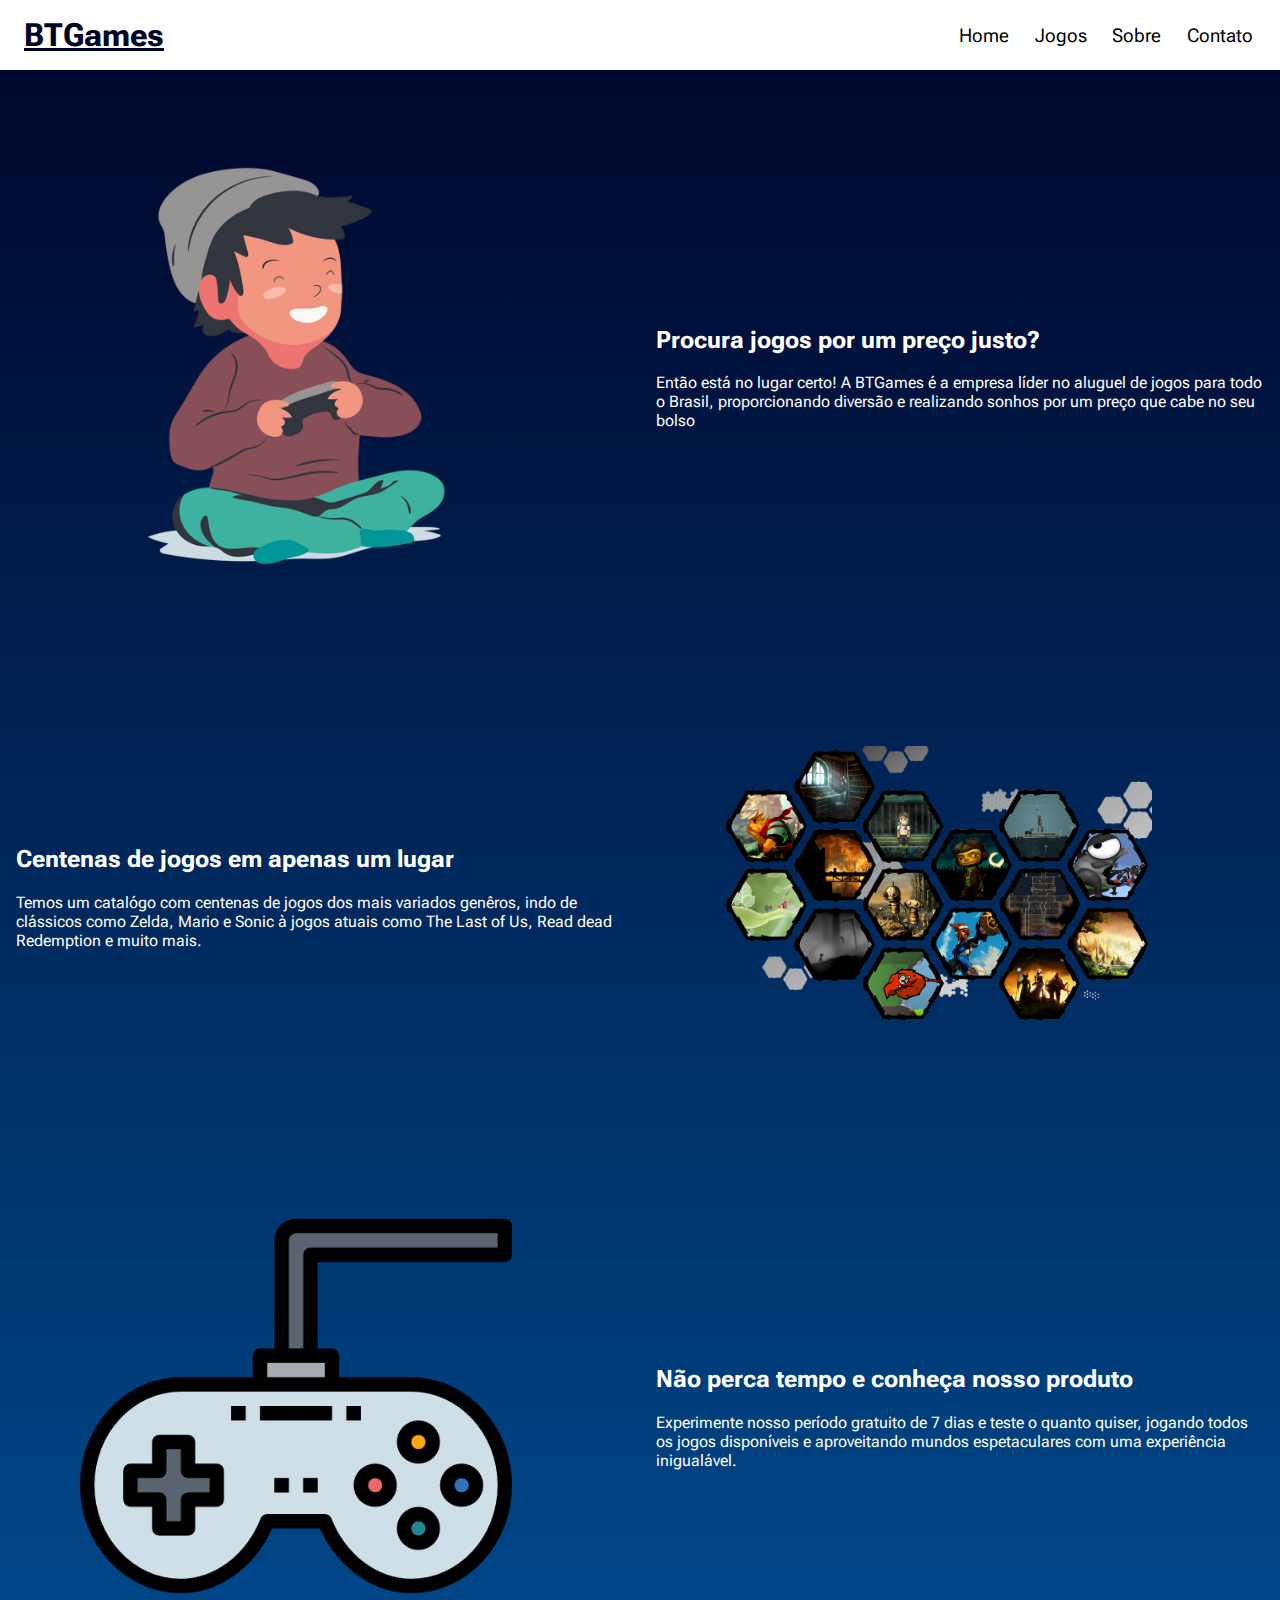
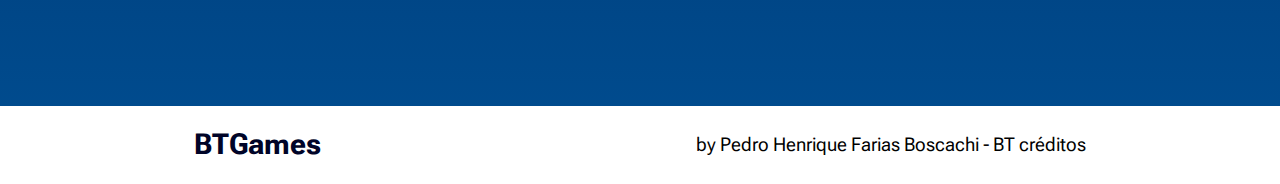
==== index.html @ 44e16a71 "página sobre e responsividade feita" ====
<!DOCTYPE html>
<html lang="en">

<head>
    <meta charset="UTF-8">
    <meta http-equiv="X-UA-Compatible" content="IE=edge">
    <meta name="viewport" content="width=device-width, initial-scale=1.0">
    <title>BTGames</title>

    <link rel="preconnect" href="https://fonts.googleapis.com">
    <link rel="preconnect" href="https://fonts.gstatic.com" crossorigin>
    <link href="https://fonts.googleapis.com/css2?family=Roboto+Flex:opsz,wght@8..144,100;8..144,700&display=swap"
        rel="stylesheet">


    <link rel="stylesheet" href="css/reset.css">
    <link rel="stylesheet" href="css/style.css">
</head>

<body>

    <div class="container">

        <header class="header">
            <a href="#" class="logo-link">
                <h1 class="logo">BTGames</h1>
            </a>
            <nav>
                <ul>
                    <li><a href="index.html">Home</a></li>
                    <li><a href="jogos.html">Jogos</a></li>
                    <li><a href="sobre.html">Sobre</a></li>
                    <li><a href="contato.html">Contato</a></li>
                </ul>
            </nav>
        </header>


        <main class="content">

            <div class="image image-1">
                <img src="images/jogando.png" alt="garoto jogando video-game">
            </div>
            <div class="text text-1">
                <h2>Procura jogos por um preço justo?</h2>
                <p>Então está no lugar certo! A BTGames é a empresa líder no aluguel de jogos para todo o Brasil,
                    proporcionando diversão e realizando sonhos por um preço que cabe no seu bolso</p>
            </div>


            <div class="text text-2">
                <h2>Centenas de jogos em apenas um lugar</h2>
                <p>Temos um catalógo com centenas de jogos dos mais variados genêros, indo de clássicos como Zelda,
                    Mario e
                    Sonic à jogos atuais como The Last of Us, Read dead Redemption e muito mais.</p>
            </div>

            <div class="image image-2">
                <img src="images/jogos.png" alt="">
            </div>


            <div class="image image-3">
                <img src="images/controle.png" alt="">
            </div>

            <div class="text text-3">
                <h2>Não perca tempo e conheça nosso produto</h2>
                <p>Experimente nosso período gratuito de 7 dias e teste o quanto quiser, jogando todos os jogos
                    disponíveis
                    e aproveitando mundos espetaculares com uma experiência inigualável.</p>
            </div>
        </main>

        <footer class="footer">
            <div class="footer-container">
                <h2 class="footer-logo">BTGames</h2>
                <p>by Pedro Henrique Farias Boscachi - BT créditos</p>
            </div>
        </footer>
    </div>
</body>

</html>
---- css/style.css ----
img {
    width: 90%;
}

/* GRID */
.container {
    display: grid;
    grid-template-columns: minmax(160px, 1fr) 1fr;
    grid-template-areas:
        "header header"
        "content content"
        "footer footer";
    background: linear-gradient(#000428, #004e92);
}

/* HEADER */
.header {
    grid-area: header;
    background: white;
    display: grid;
    grid-template-columns: 1fr auto;
    align-items: center;
    padding: 1rem 1.5rem;
    transform: 0.2s;
}

.logo-link {
    text-decoration: underline;
    color: #000428;
}

.header nav ul {
    display: flex;
    flex-wrap: wrap;
}

.header nav a {
    display: block;
    color: black;
    font-size: 1.2rem;
    position: relative;
    padding: 0 .2rem;
}

.header li + li {
    margin-left: 1.2rem;
}

.logo {
    color: #000428;
}

header a:after {
    content: "";
    position: absolute;
    background-color: #004e92;
    height: 3px;
    width: 0;
    left: 0;
    bottom: -10px;
    transition: 0.3s;
}

nav > ul > li a:hover:after {
    width: 100%;
}

/* MAIN */
.content {
    grid-area: content;
    color: white;
    margin: 0 auto;
    display: grid;
    grid-template-columns: 1fr 1fr;
    align-items: center;
}

.image {
    padding: 5rem;
}

.text {
    padding: 1rem ;
}

/* FOOTER */
.footer {
    grid-area: footer;
    background: white;
    padding: .4rem;
    text-align: center;
    font-size: 1.2rem;
    line-height: 1.1rem;
    letter-spacing: 1.1;
}

.footer-container {
    display: flex;
    justify-content: space-around;
    align-items: center;
}

.footer-logo {
    color: #000428;
}

@media screen and (max-width: 580px) {
    html {
        overflow-x: hidden;
    }
    img {
        width: 75%;
    }
    .header nav ul {
        padding: .5rem;
    }
    .container {
        grid-template-areas:
        "header"
        "content"
        "footer";
        grid-template-columns: 100vw;
        width: 100vw;
    }
    .content {
        width: 100%;
        display: flex;
        flex-wrap: wrap;
    }
    .text-1 {
        order: 2;
    }
    .text-4 {
        order: 4;
    }
    .text-3 {
        order: 5;
    }
    .image-1 {
        order: 1;
    }
    .image-2 {
        order: 3;
    }
    .image-3 {
        order: 6;
    }
    
    .image {
        display: flex;
        align-self: center;
        justify-content: center;
        width: 100%;
    }
    .text {
        display: flex;
        flex-wrap: wrap;
        width: 90%;
    }
    .text h2 {
        text-align: center;
        padding: .5rem;
        width: 90%;
        display: flex;
        justify-content: center;
    }
    .text p  {
        display: flex;
        text-align: center;
        width: 100%;
        padding: .5rem;
    }
    .footer {
        font-size: 1rem;
    }
    .footer-container {
        width: 100%;
        display: flex;
        flex-direction: column;
    }
}

@media screen and (max-width: 768px) {
    .container {
        grid-template-areas:
        "header"
        "content"
        "footer";
    }
}

@media screen and (max-width: 1024px) {
    .container {
        grid-template-areas:
        "header header"
        "content content"
        "footer footer";
    }
}
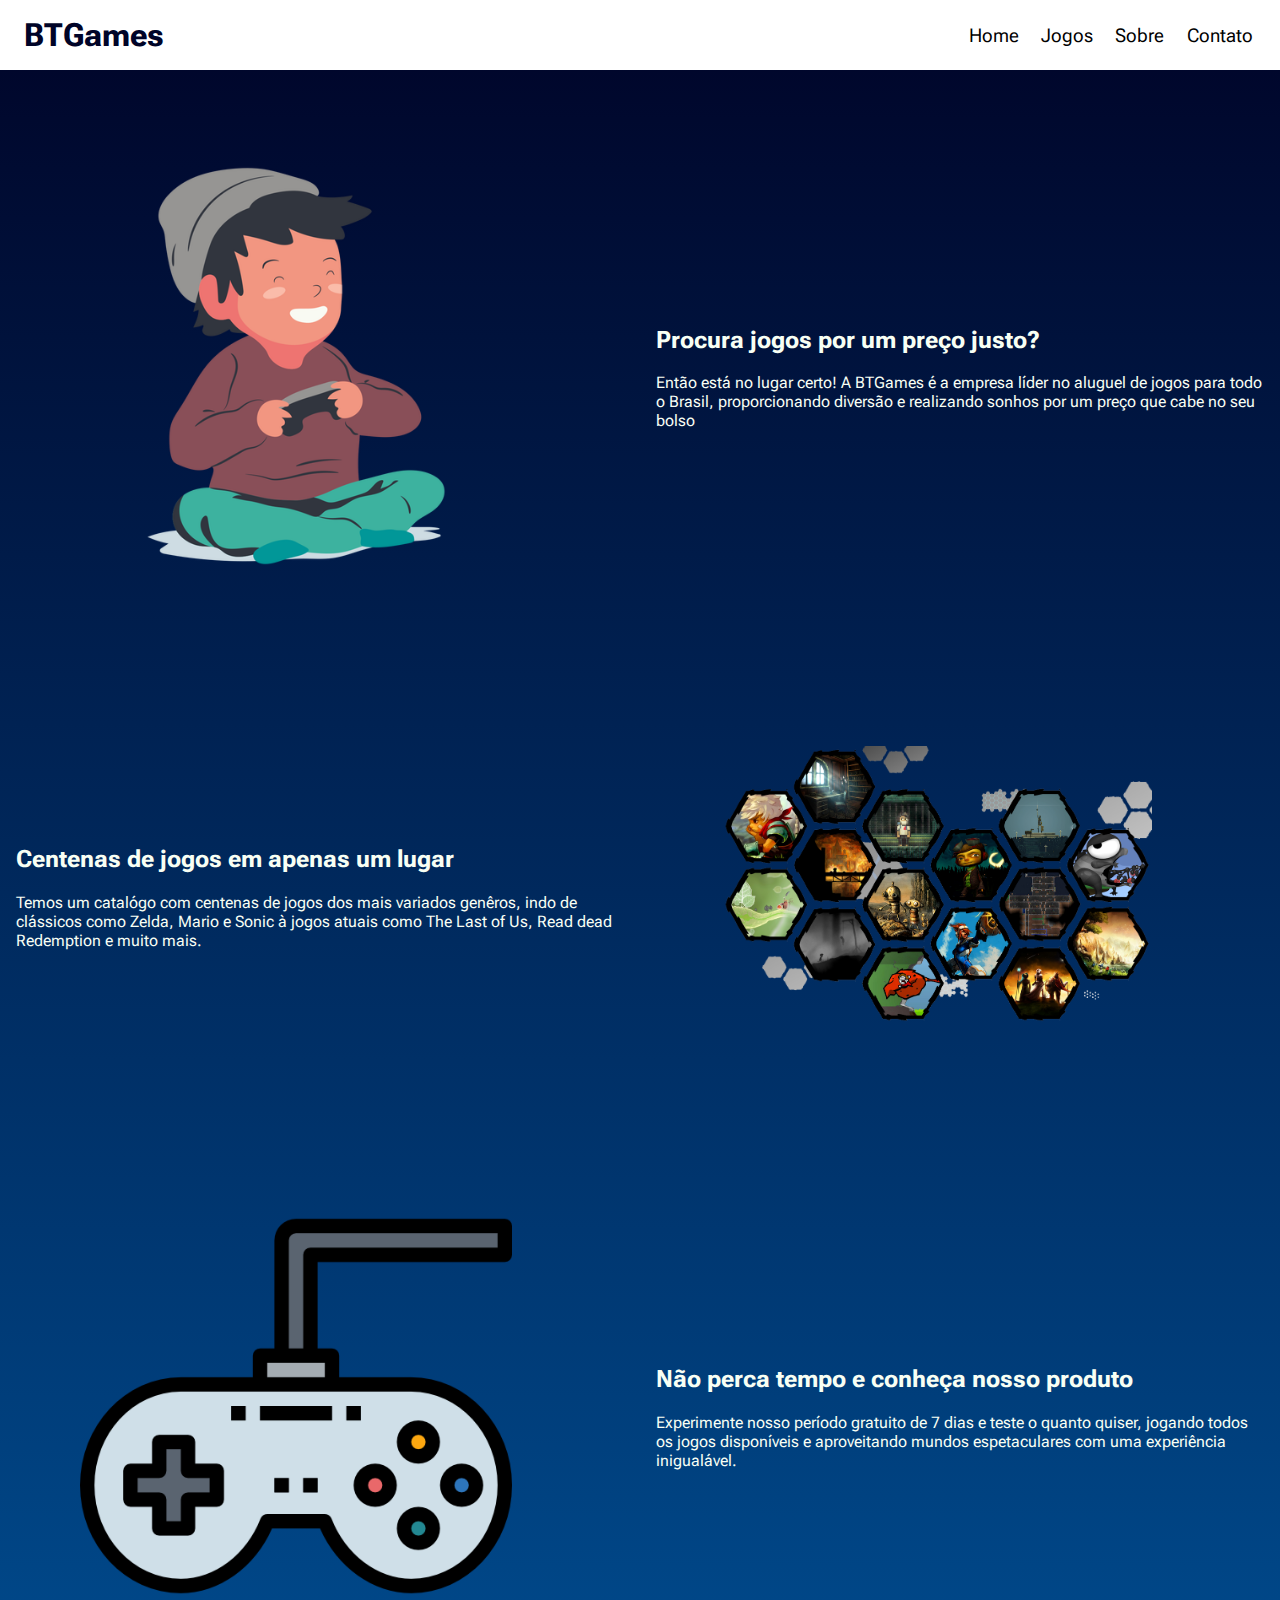
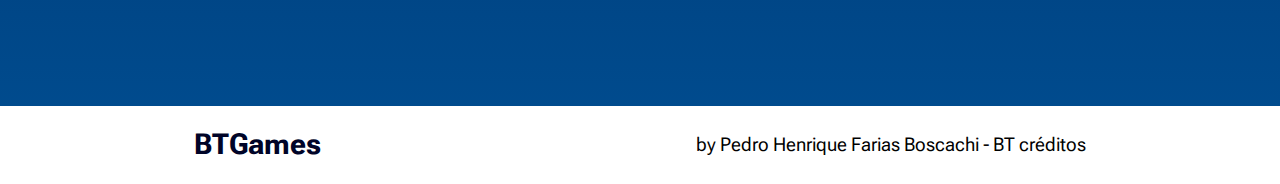
==== commit fc9d8616: "realizando melhoria no código" ====
--- a/index.html
+++ b/index.html
@@ -15,6 +15,7 @@
 
     <link rel="stylesheet" href="css/reset.css">
     <link rel="stylesheet" href="css/style.css">
+    <link rel="stylesheet" href="css/header.css">
 </head>
 
 <body>
@@ -25,8 +26,11 @@
             <a href="#" class="logo-link">
                 <h1 class="logo">BTGames</h1>
             </a>
-            <nav>
-                <ul>
+            <nav id="nav">
+                <button id="btn">
+                    <span class="hamburguer"></span>
+                </button>
+                <ul id="menu-header">
                     <li><a href="index.html">Home</a></li>
                     <li><a href="jogos.html">Jogos</a></li>
                     <li><a href="sobre.html">Sobre</a></li>
@@ -79,6 +83,8 @@
             </div>
         </footer>
     </div>
+
+    <script src="js/menu.js"></script>
 </body>
 
 </html>--- a/css/style.css
+++ b/css/style.css
@@ -13,62 +13,10 @@
     background: linear-gradient(#000428, #004e92);
 }
 
-/* HEADER */
-.header {
-    grid-area: header;
-    background: white;
-    display: grid;
-    grid-template-columns: 1fr auto;
-    align-items: center;
-    padding: 1rem 1.5rem;
-    transform: 0.2s;
-}
-
-.logo-link {
-    text-decoration: underline;
-    color: #000428;
-}
-
-.header nav ul {
-    display: flex;
-    flex-wrap: wrap;
-}
-
-.header nav a {
-    display: block;
-    color: black;
-    font-size: 1.2rem;
-    position: relative;
-    padding: 0 .2rem;
-}
-
-.header li + li {
-    margin-left: 1.2rem;
-}
-
-.logo {
-    color: #000428;
-}
-
-header a:after {
-    content: "";
-    position: absolute;
-    background-color: #004e92;
-    height: 3px;
-    width: 0;
-    left: 0;
-    bottom: -10px;
-    transition: 0.3s;
-}
-
-nav > ul > li a:hover:after {
-    width: 100%;
-}
-
 /* MAIN */
 .content {
     grid-area: content;
-    color: white;
+    color: #F8FFF4;
     margin: 0 auto;
     display: grid;
     grid-template-columns: 1fr 1fr;
@@ -104,15 +52,12 @@
     color: #000428;
 }
 
-@media screen and (max-width: 580px) {
+@media screen and (max-width: 600px) {
     html {
         overflow-x: hidden;
     }
     img {
-        width: 75%;
-    }
-    .header nav ul {
-        padding: .5rem;
+        width: 80%;
     }
     .container {
         grid-template-areas:
--- a/css/header.css
+++ b/css/header.css
@@ -0,0 +1,99 @@
+/* HEADER */
+.header {
+    grid-area: header;
+    background: white;
+    display: grid;
+    grid-template-columns: 1fr auto;
+    align-items: center;
+    padding: 1rem 1.5rem;
+    transform: 0.2s;
+}
+
+#menu-header {
+    display: flex;
+    gap: 1rem;
+}
+
+.logo-link {
+    color: #000428;
+}
+
+.header nav a {
+    display: block;
+    color: black;
+    font-size: 1.2rem;
+    position: relative;
+    padding: 0 .2rem;
+}
+.logo {
+    color: #000428;
+}
+
+header a:after {
+    content: "";
+    position: absolute;
+    background-color: #004e92;
+    height: 3px;
+    width: 0;
+    left: 0;
+    bottom: -10px;
+    transition: 0.3s;
+}
+
+nav > ul > li a:hover:after {
+    width: 100%;
+}
+
+#btn {
+    display: none;
+}
+
+@media screen and (max-width: 600px) {
+    #btn {
+        display: flex;
+        padding: .5rem 1rem;
+        font-size: 1rem;
+        border: none;
+        background: none;
+        cursor: pointer;
+        gap: .5rem;
+    }
+    .hamburguer {
+        width: 20px;
+        border-top: 2px solid;
+    }
+    .hamburguer::after, .hamburguer::before {
+        content: "";
+        display: block;
+        width: 20px;
+        height: 2px;
+        background-color: black;
+        margin-top: 5px;
+    }
+    #menu-header {
+        display: block;
+        position: absolute;
+        width: 100%;
+        top: 4.4rem;
+        right: 0;
+        background: #F8FFF4;
+        opacity: .9;
+        height: 0px;
+        transition: .6s;
+        z-index: 1000;
+        visibility: hidden;
+    }
+    #nav.active  #menu-header {
+        height: 14rem;
+        visibility: visible;
+    }
+
+    #menu-header a {
+        padding: 1rem 0;
+        margin: 0 1.2rem;
+        border-bottom: 2px solid rgba(0, 0, 0, .05);
+    }
+    #menu-header a::after {
+        display: none;
+    }
+}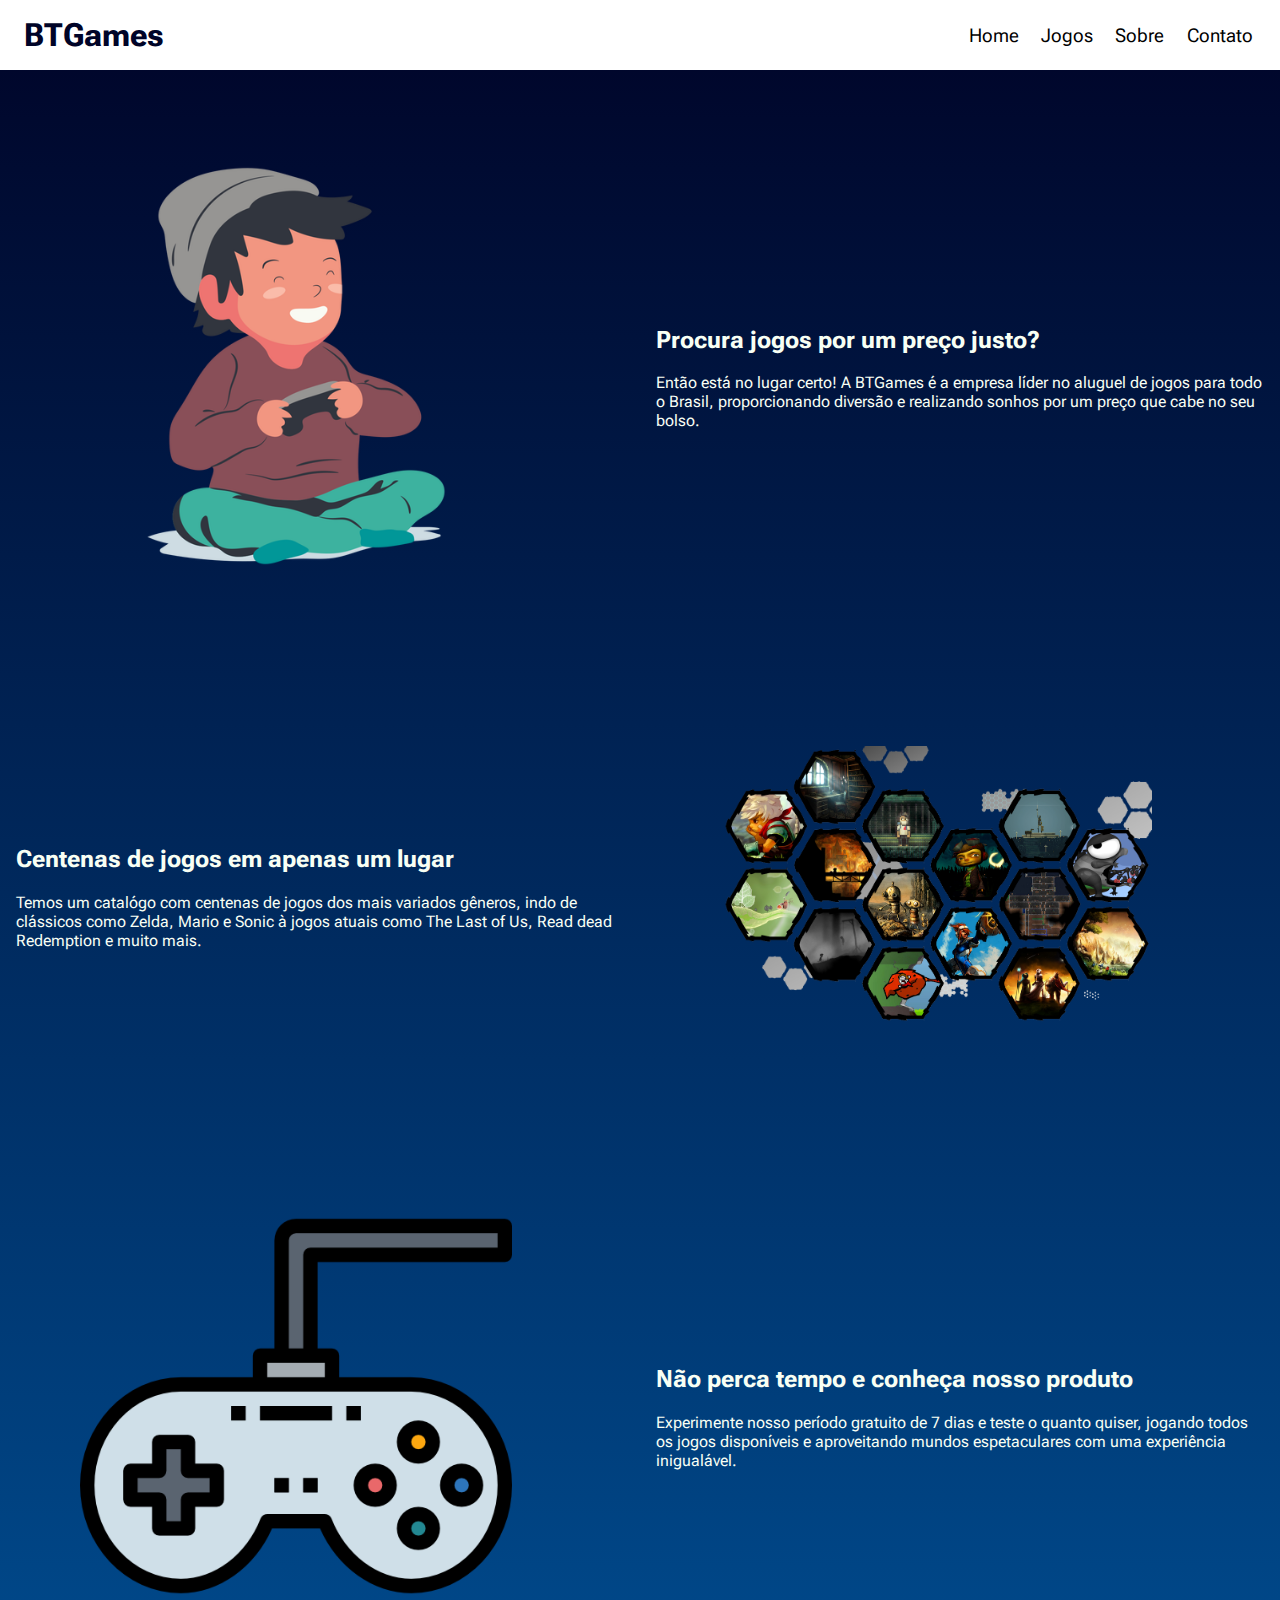
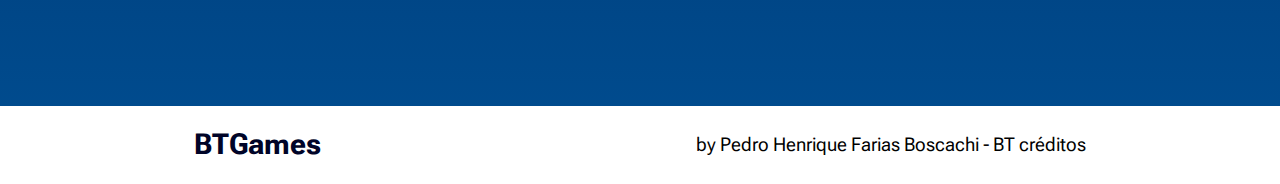
==== commit 56e4bd11: "projeto padrão completo" ====
--- a/index.html
+++ b/index.html
@@ -48,13 +48,13 @@
             <div class="text text-1">
                 <h2>Procura jogos por um preço justo?</h2>
                 <p>Então está no lugar certo! A BTGames é a empresa líder no aluguel de jogos para todo o Brasil,
-                    proporcionando diversão e realizando sonhos por um preço que cabe no seu bolso</p>
+                    proporcionando diversão e realizando sonhos por um preço que cabe no seu bolso.</p>
             </div>
 
 
             <div class="text text-2">
                 <h2>Centenas de jogos em apenas um lugar</h2>
-                <p>Temos um catalógo com centenas de jogos dos mais variados genêros, indo de clássicos como Zelda,
+                <p>Temos um catalógo com centenas de jogos dos mais variados gêneros, indo de clássicos como Zelda,
                     Mario e
                     Sonic à jogos atuais como The Last of Us, Read dead Redemption e muito mais.</p>
             </div>
--- a/css/header.css
+++ b/css/header.css
@@ -76,8 +76,7 @@
         width: 100%;
         top: 4.4rem;
         right: 0;
-        background: #F8FFF4;
-        opacity: .9;
+        background: white;
         height: 0px;
         transition: .6s;
         z-index: 1000;
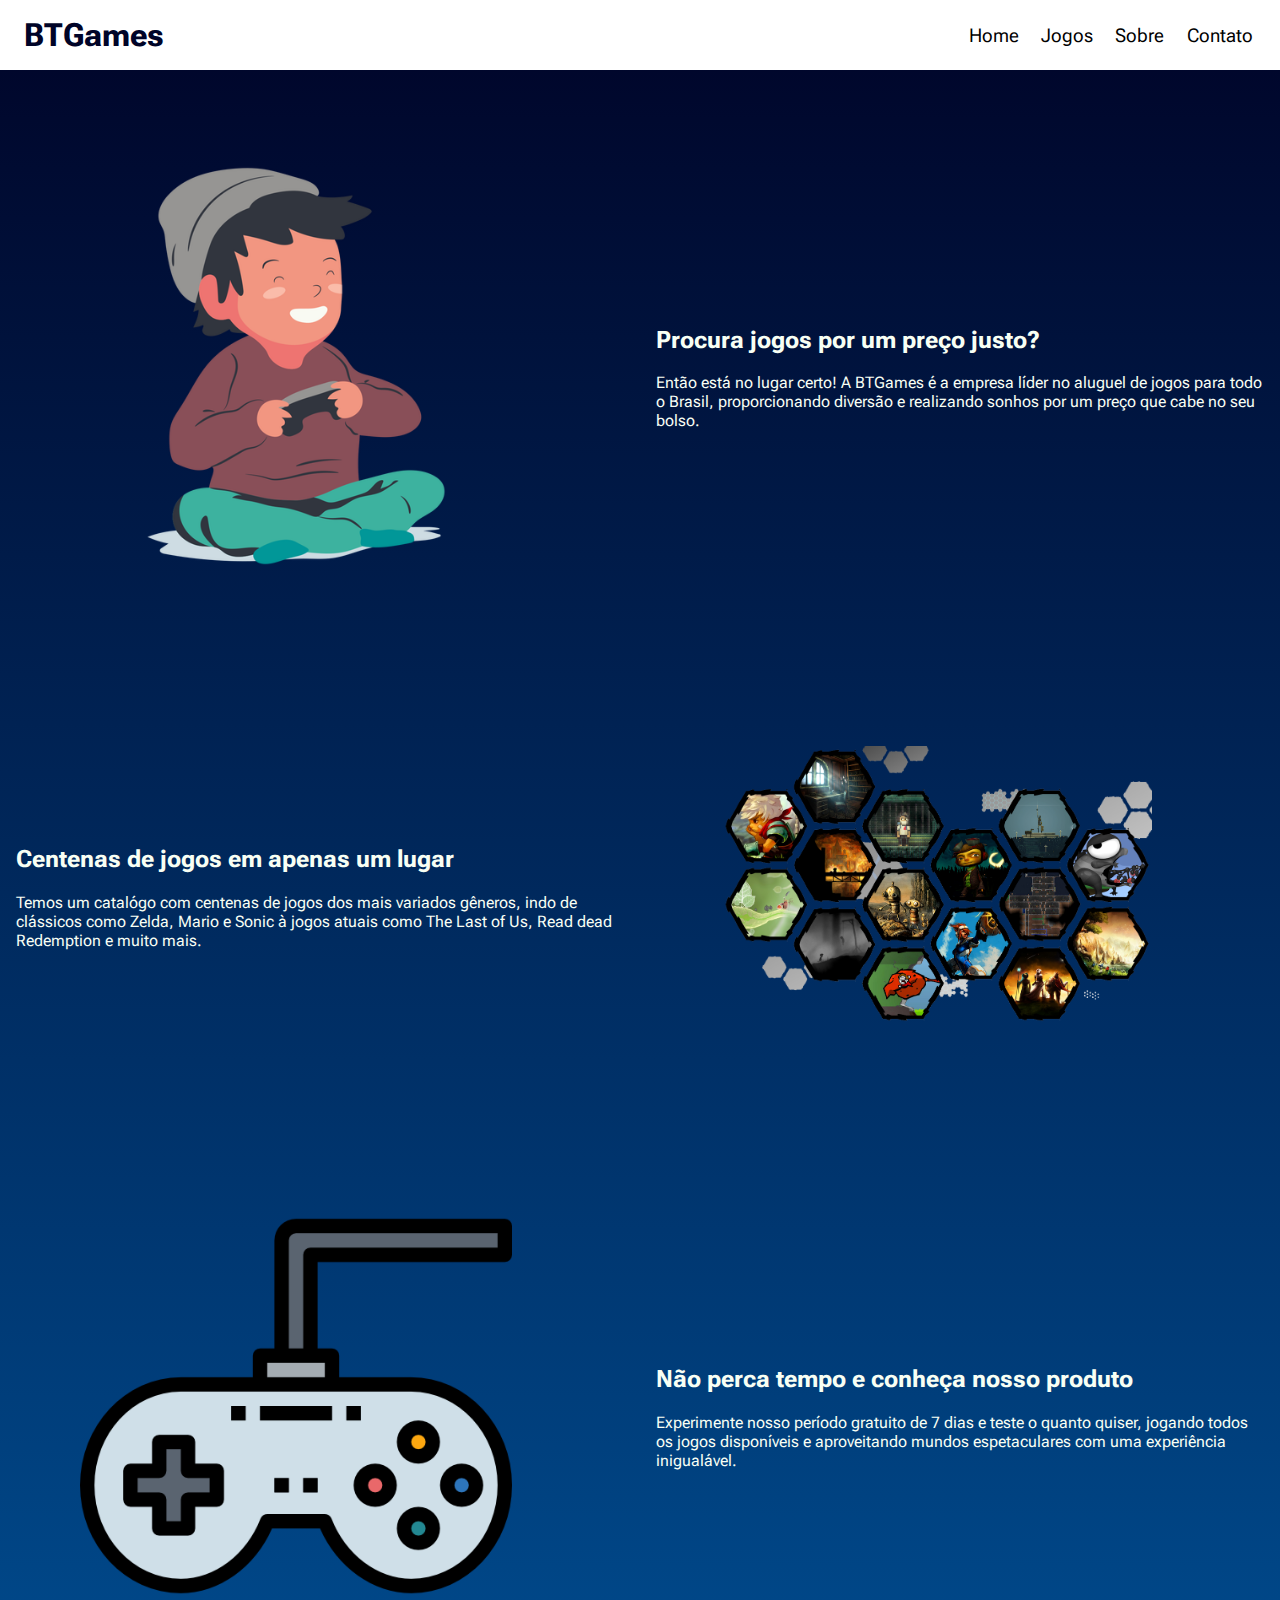
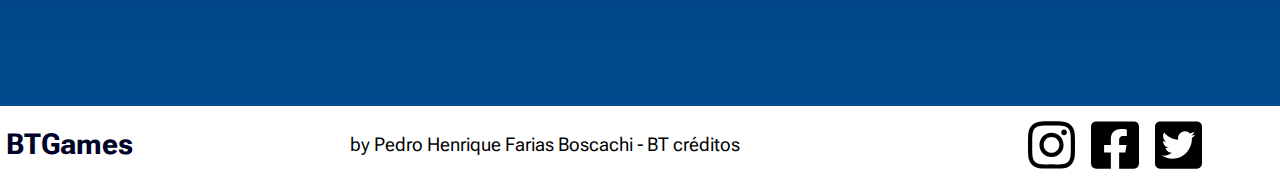
==== commit 6ef18e82: "footer com ícones criado e responsividade feita" ====
--- a/index.html
+++ b/index.html
@@ -16,6 +16,7 @@
     <link rel="stylesheet" href="css/reset.css">
     <link rel="stylesheet" href="css/style.css">
     <link rel="stylesheet" href="css/header.css">
+    <link rel="stylesheet" href="css/footer.css">
 </head>
 
 <body>
@@ -80,6 +81,11 @@
             <div class="footer-container">
                 <h2 class="footer-logo">BTGames</h2>
                 <p>by Pedro Henrique Farias Boscachi - BT créditos</p>
+                <section class="footer-icons">
+                    <img class="icon" src="images/instagram-brands.svg" alt="">
+                    <img class="icon" src="images/facebook-square-brands.svg" alt="">
+                    <img class="icon" src="images/twitter-square-brands.svg" alt="">
+                </section>
             </div>
         </footer>
     </div>
--- a/css/style.css
+++ b/css/style.css
@@ -31,27 +31,8 @@
     padding: 1rem ;
 }
 
-/* FOOTER */
-.footer {
-    grid-area: footer;
-    background: white;
-    padding: .4rem;
-    text-align: center;
-    font-size: 1.2rem;
-    line-height: 1.1rem;
-    letter-spacing: 1.1;
-}
 
-.footer-container {
-    display: flex;
-    justify-content: space-around;
-    align-items: center;
-}
-
-.footer-logo {
-    color: #000428;
-}
-
+/* RESPONSIVE */
 @media screen and (max-width: 600px) {
     html {
         overflow-x: hidden;
@@ -116,12 +97,16 @@
         padding: .5rem;
     }
     .footer {
-        font-size: 1rem;
+        font-size: 1.1rem;
     }
     .footer-container {
         width: 100%;
         display: flex;
+        gap: 1rem;
         flex-direction: column;
+    }
+    .icon {
+        width: 35%;
     }
 }
 
@@ -131,6 +116,9 @@
         "header"
         "content"
         "footer";
+    }
+    .footer-container p {
+        padding: 1rem;
     }
 }
 
--- a/css/header.css
+++ b/css/header.css
@@ -59,13 +59,13 @@
         gap: .5rem;
     }
     .hamburguer {
-        width: 20px;
+        width: 1.3rem;
         border-top: 2px solid;
     }
     .hamburguer::after, .hamburguer::before {
         content: "";
         display: block;
-        width: 20px;
+        width: 1.3rem;
         height: 2px;
         background-color: black;
         margin-top: 5px;
--- a/css/footer.css
+++ b/css/footer.css
@@ -0,0 +1,56 @@
+/* FOOTER */
+.footer {
+    grid-area: footer;
+    background: white;
+    padding: .4rem;
+    text-align: center;
+    font-size: 1.2rem;
+    line-height: 1.1rem;
+    letter-spacing: 1.1;
+}
+
+.footer-container {
+    display: flex;
+    justify-content: space-between;
+    align-items: center;
+}
+
+.footer-logo {
+    color: #000428;
+}
+.footer-icons {
+    width: 25%;
+    display: flex;
+    justify-content: center;
+    gap: 1rem;
+}
+.icon {
+    width: 15%;
+}
+
+.icon:hover {
+    transform: scale(1.1);
+}
+
+@media screen and (max-width: 600px) {
+    .footer {
+        font-size: 1.1rem;
+    }
+    .footer-container {
+        width: 100%;
+        display: flex;
+        gap: 1rem;
+        flex-direction: column;
+    }
+    .icon {
+        width: 35%;
+    }
+}
+
+
+/* RESPONSIVE */
+@media screen and (max-width: 768px) {
+    .footer-container p {
+        padding: 1rem;
+    }
+}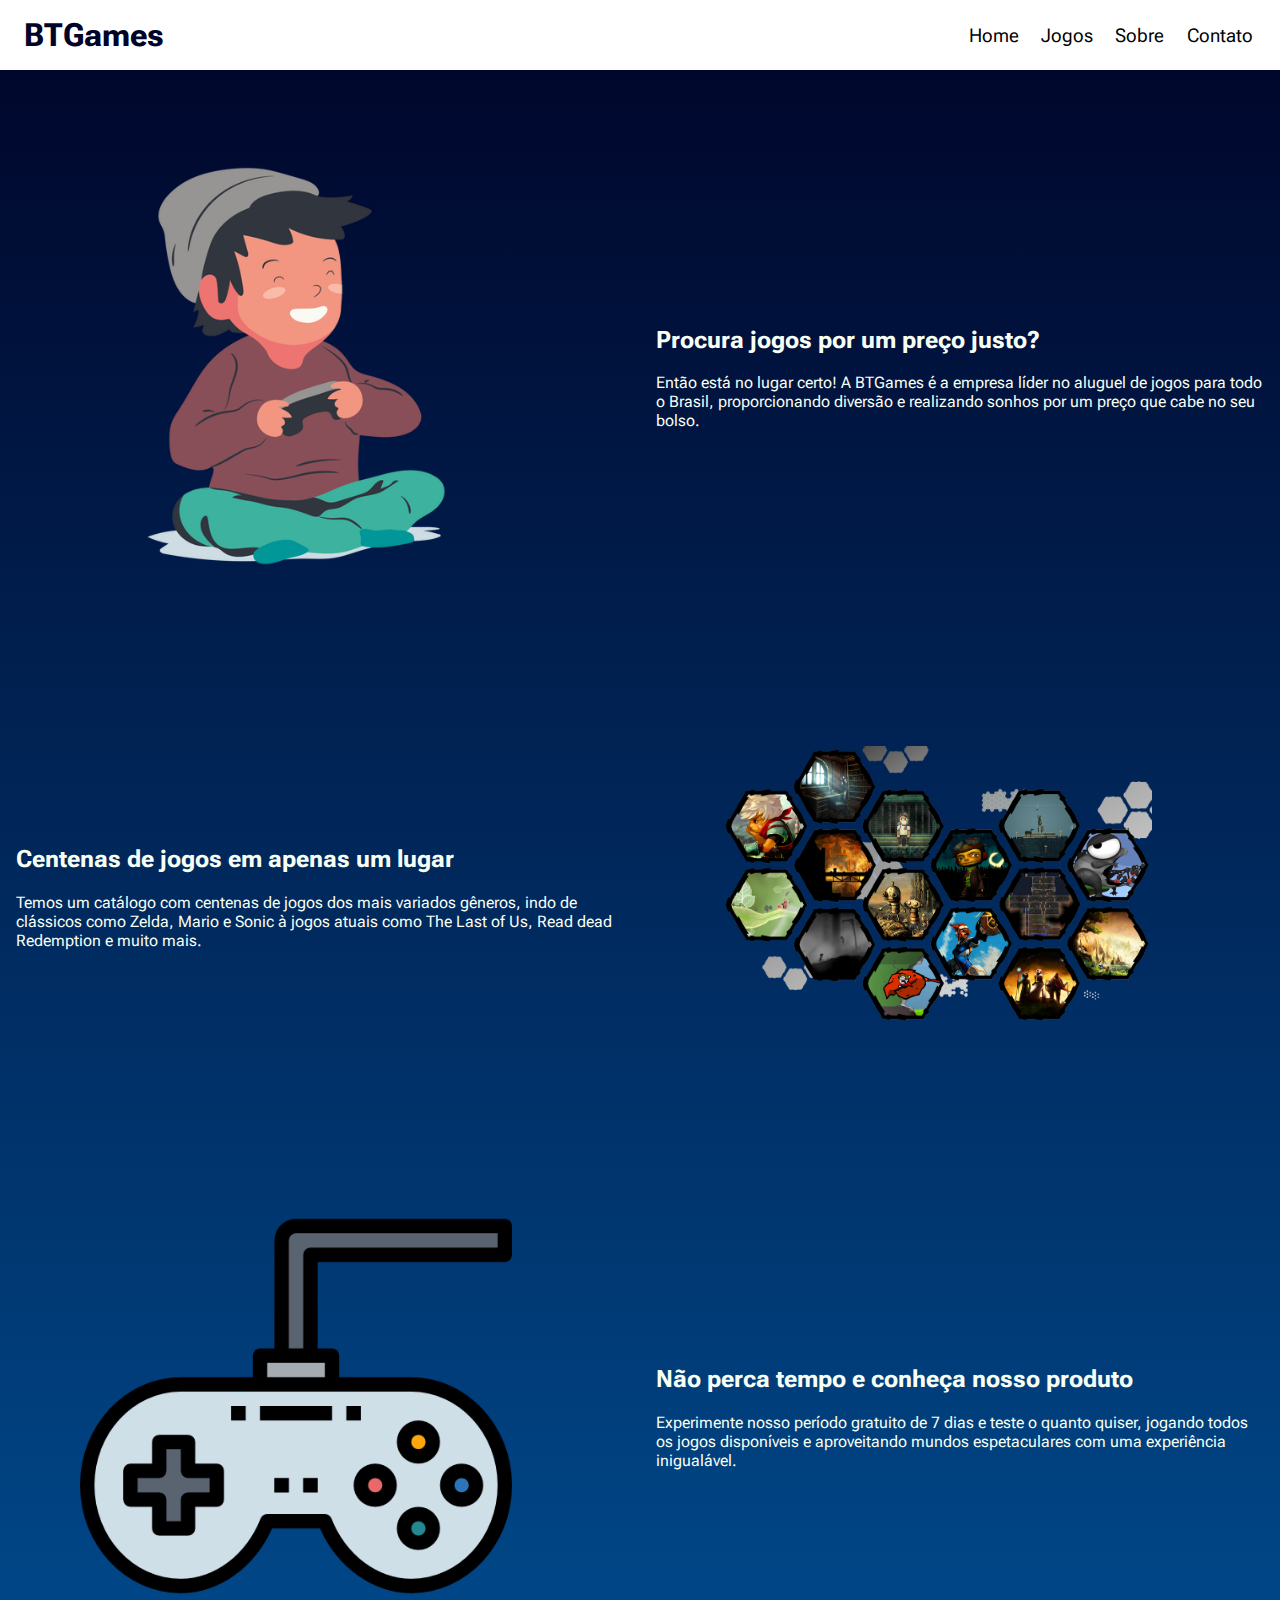
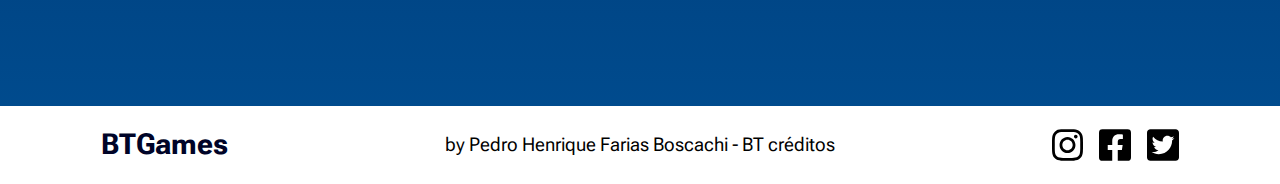
==== commit 31b5af50: "arrumado tamanho dos icones do footer" ====
--- a/index.html
+++ b/index.html
@@ -55,7 +55,7 @@
 
             <div class="text text-2">
                 <h2>Centenas de jogos em apenas um lugar</h2>
-                <p>Temos um catalógo com centenas de jogos dos mais variados gêneros, indo de clássicos como Zelda,
+                <p>Temos um catálogo com centenas de jogos dos mais variados gêneros, indo de clássicos como Zelda,
                     Mario e
                     Sonic à jogos atuais como The Last of Us, Read dead Redemption e muito mais.</p>
             </div>
--- a/css/footer.css
+++ b/css/footer.css
@@ -17,6 +17,7 @@
 
 .footer-logo {
     color: #000428;
+    width: 25%;
 }
 .footer-icons {
     width: 25%;
@@ -25,11 +26,22 @@
     gap: 1rem;
 }
 .icon {
-    width: 15%;
+    width: 10%;
 }
 
 .icon:hover {
-    transform: scale(1.1);
+    animation-name: iconRotate;
+    animation-duration: 1.5s;
+    animation-fill-mode: forwards;
+}
+
+@keyframes iconRotate {
+    from {
+        transform: rotate(0deg);
+    }
+    to {
+        transform: rotate(360deg);
+    }
 }
 
 @media screen and (max-width: 600px) {
